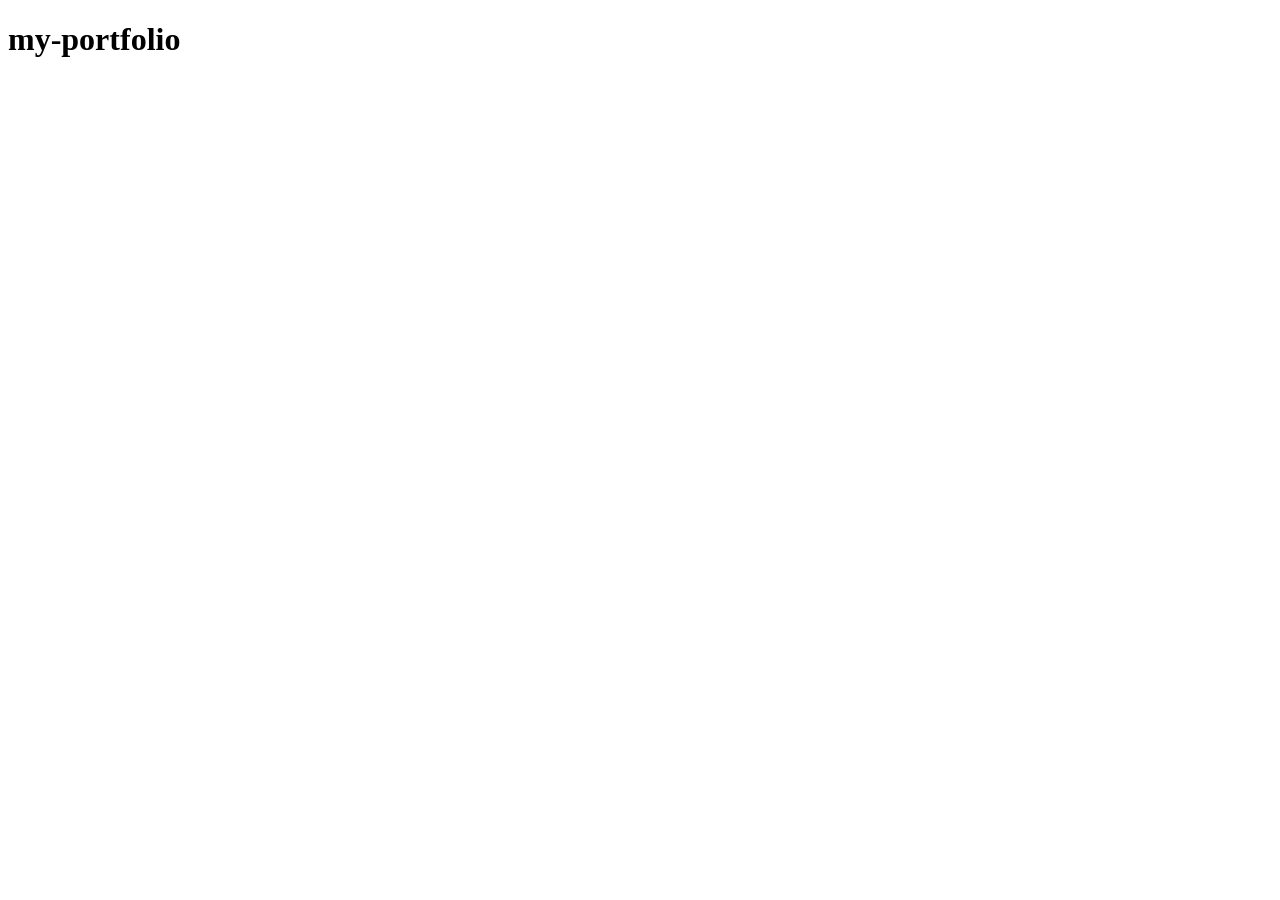
==== index.html @ 717dbe20 "初始化專案 Co-Authored-By: Claude Opus 5.5 <noreply@anthropic.com>" ====
<!DOCTYPE html>
<html lang="zh-Hant">
<head>
  <meta charset="UTF-8">
  <meta name="viewport" content="width=device-width, initial-scale=1.0">
  <title>my-portfolio</title>
  <link rel="stylesheet" href="styles/main.css">
</head>
<body>
  <h1>my-portfolio</h1>
  <script src="scripts/main.js"></script>
</body>
</html>
---- styles/main.css ----
/* 樣式：之後由網頁生成 Skill 產出 */
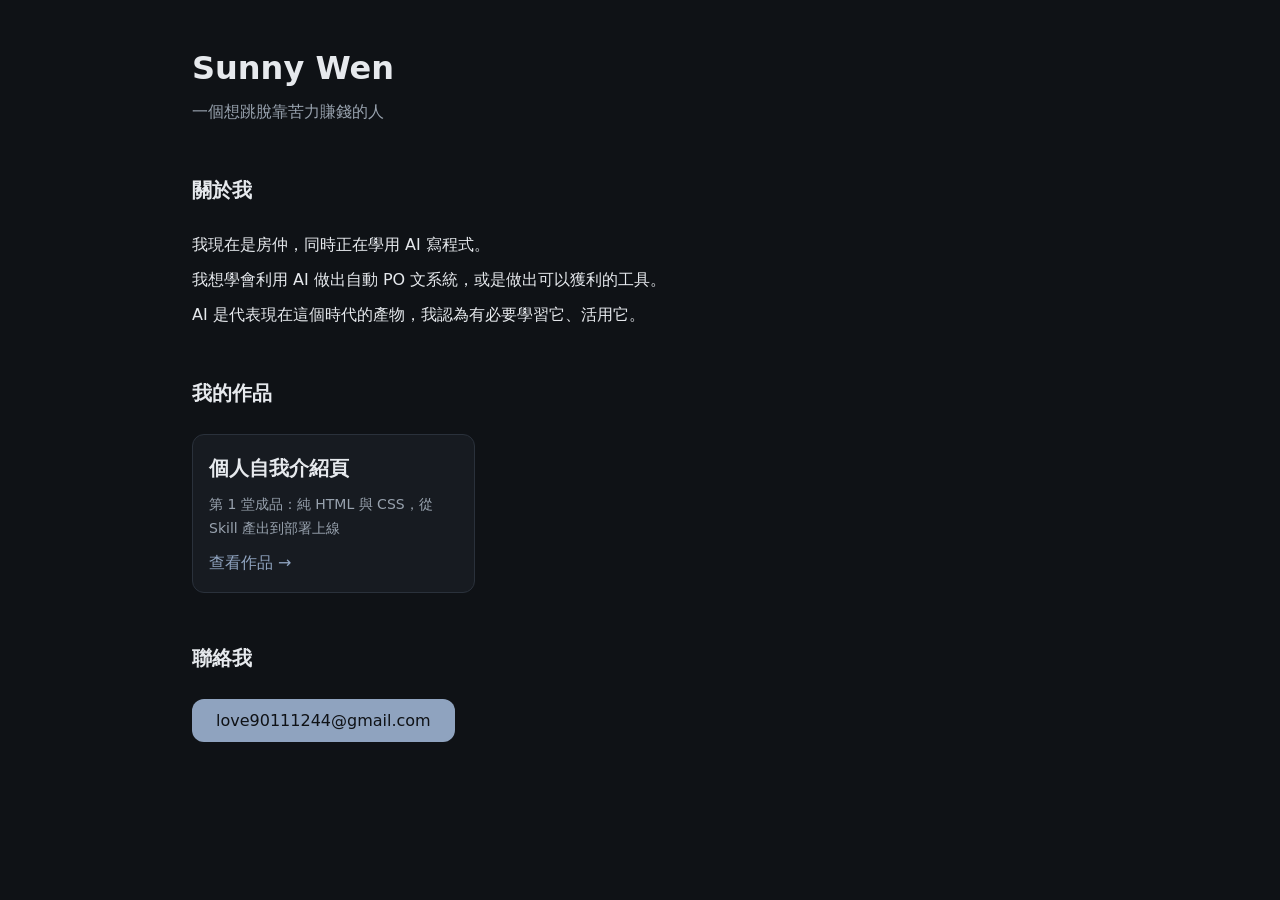
==== commit b9fbe707: "首頁完成基本版面 Co-Authored-By: Claude Opus 5.5 <noreply@anthropic.com>" ====
--- a/index.html
+++ b/index.html
@@ -3,11 +3,47 @@
 <head>
   <meta charset="UTF-8">
   <meta name="viewport" content="width=device-width, initial-scale=1.0">
-  <title>my-portfolio</title>
+  <title>Sunny Wen · 作品集</title>
+  <meta name="description" content="Sunny Wen 的作品集：一個想跳脫靠苦力賺錢的人，正在學用 AI 做出能獲利的工具。">
+  <link rel="stylesheet" href="styles/design-tokens.css">
   <link rel="stylesheet" href="styles/main.css">
 </head>
 <body>
-  <h1>my-portfolio</h1>
-  <script src="scripts/main.js"></script>
+  <main class="page">
+
+    <!-- 區塊：開頭 · 用途：名字與一句話介紹，讓人一眼知道我是誰 · 不建議刪，這是首頁的門面 -->
+    <header class="hero">
+      <h1 class="hero__name">Sunny Wen</h1>
+      <p class="hero__tagline">一個想跳脫靠苦力賺錢的人</p>
+    </header>
+
+    <!-- 區塊：關於我 · 用途：三到四句說明我在做什麼、為什麼學 AI · 不需要可整段刪掉 -->
+    <section class="about" aria-labelledby="about-title">
+      <h2 class="section-title" id="about-title">關於我</h2>
+      <p>我現在是房仲，同時正在學用 AI 寫程式。</p>
+      <p>我想學會利用 AI 做出自動 PO 文系統，或是做出可以獲利的工具。</p>
+      <p>AI 是代表現在這個時代的產物，我認為有必要學習它、活用它。</p>
+    </section>
+
+    <!-- 區塊：作品列表 · 用途：列出每週成品，之後每一堂的作品都加在這裡 · 不建議刪，這是作品集的核心 -->
+    <section class="works" aria-labelledby="works-title">
+      <h2 class="section-title" id="works-title">我的作品</h2>
+      <ul class="works__list">
+        <li class="work-card">
+          <h3 class="work-card__title">個人自我介紹頁</h3>
+          <p class="work-card__desc">第 1 堂成品：純 HTML 與 CSS，從 Skill 產出到部署上線</p>
+          <!-- 待補：換成第 1 堂自我介紹頁的 Vercel 網址 -->
+          <a class="work-card__link" href="#" target="_blank" rel="noopener">查看作品 →</a>
+        </li>
+      </ul>
+    </section>
+
+    <!-- 區塊：聯絡方式 · 用途：讓看完的人找得到我 · 不需要可整段刪掉 -->
+    <section class="contact" aria-labelledby="contact-title">
+      <h2 class="section-title" id="contact-title">聯絡我</h2>
+      <a class="contact__button" href="mailto:love90111244@gmail.com">love90111244@gmail.com</a>
+    </section>
+
+  </main>
 </body>
 </html>
--- a/styles/design-tokens.css
+++ b/styles/design-tokens.css
@@ -0,0 +1,72 @@
+/* ============================================================
+   設計規範 · 石板藍灰 · 深色底
+
+   整個網站只有這一個檔案可以出現具體的數值。
+   其他 CSS 檔案一律用 var(--名字) 來取用。
+
+   這份是起點，之後要改主色只要改 --color-accent 那一行
+   （hover 那一行記得一起換成同色系亮一階的顏色）。
+   ============================================================ */
+
+:root {
+  /* ---- 顏色 ------------------------------------------------
+     命名講用途，不講長相：叫 --color-blue 的話，
+     哪天改成綠色，名字就變成謊話了。
+     底色用帶一點藍的近黑，比純黑柔和，長時間看眼睛比較不累。 */
+
+  --color-bg: #0f1216;          /* 頁面底色：帶冷藍的近黑 */
+  --color-surface: #171b21;     /* 卡片、區塊底色：比頁面底亮一階，才分得出層次 */
+  --color-border: #2a313b;      /* 分隔線、外框：只比卡片亮一點，存在感低 */
+
+  --color-text: #e6e9ed;        /* 主要文字：不用純白，深底上純白會刺眼 */
+  --color-text-muted: #98a2ae;  /* 次要文字：說明、日期。仍要在深底上讀得清楚 */
+
+  --color-accent: #8fa3bf;      /* 主色：石板藍灰，連結、按鈕、重點 */
+  --color-accent-hover: #a9bbd3;/* 主色滑過：同色系亮一階，深底上變亮才看得出來 */
+
+  /* ---- 字級 ------------------------------------------------
+     先定四級，不夠再加。每多一級就多一次「該用哪個」的猶豫。
+     用 rem：使用者把瀏覽器字放大時，整站會跟著放大。         */
+
+  --text-sm: 0.875rem;   /* 14px · 註記、日期 */
+  --text-base: 1rem;     /* 16px · 內文。不要小於這個，手機上會看不清楚 */
+  --text-lg: 1.25rem;    /* 20px · 小標、作品標題 */
+  --text-xl: 2rem;       /* 32px · 大標、名字 */
+
+  /* ---- 間距 ------------------------------------------------
+     全部是 4px 的倍數：眼睛看得出 16 跟 24 的差別，
+     看不出 17 跟 18 的差別，所以不要有 17 這種數字。          */
+
+  --space-1: 0.25rem;   /*  4px · 文字與小圖示之間 */
+  --space-2: 0.5rem;    /*  8px · 同一組裡的元素之間 */
+  --space-3: 1rem;      /* 16px · 卡片內距、手機左右留白 */
+  --space-4: 1.5rem;    /* 24px · 卡片與卡片之間 */
+  --space-5: 2rem;      /* 32px · 區塊標題與內容之間 */
+  --space-6: 3rem;      /* 48px · 區塊與區塊之間 */
+
+  /* ---- 其他 ------------------------------------------------ */
+
+  /* 圓角：全站用同一個，不要這裡 8 那裡 16，看起來會像拼湊的 */
+  --radius: 12px;
+
+  /* 內容最寬到哪：一行字太長眼睛換行會找不到下一行 */
+  --max-width: 720px;
+
+  /* 字體堆疊：只用系統內建字體，不載入任何外部字體檔。
+     載入慢，而且離線或被擋住的時候整頁的字會變樣。 */
+  --font-sans:
+    system-ui, -apple-system, "Segoe UI", Roboto,
+    "Noto Sans TC", "PingFang TC", "Microsoft JhengHei", sans-serif;
+}
+
+/* ---- 斷點備忘 ----------------------------------------------
+   CSS 變數不能用在 @media 裡面，所以斷點只能寫在這裡當備忘，
+   實際使用時要自己打數字。
+
+     @media (min-width: 768px)   平板直放以上
+     @media (min-width: 1024px)  平板橫放、小筆電以上
+
+   一律「先寫窄的，再往上加寬的」。
+   反過來寫的話，手機上會先套到桌機的規則再被蓋掉，
+   而手機是多數人打開你網站的方式。
+   ------------------------------------------------------------ */
--- a/styles/main.css
+++ b/styles/main.css
@@ -1 +1,132 @@
-/* 樣式：之後由網頁生成 Skill 產出 */
+/* 全站基礎：寬度包含內距與外框，算好的版面才不會被撐爆 · 不可刪 */
+* {
+  box-sizing: border-box;
+}
+
+/* 全站基礎：底色、文字色、字體都從設計規範來 · 不可刪 */
+body {
+  margin: 0;
+  background: var(--color-bg);
+  color: var(--color-text);
+  font-family: var(--font-sans);
+  font-size: var(--text-base);
+  line-height: 1.7;
+}
+
+/* 版面容器：限制內容最寬、左右留白，手機上字不會貼邊 · 不可刪 */
+.page {
+  max-width: var(--max-width);
+  margin: 0 auto;
+  padding: var(--space-6) var(--space-3);
+}
+
+/* 共用：每個區塊的標題 · 不可刪，下面三個區塊都在用 */
+.section-title {
+  margin: 0 0 var(--space-4);
+  font-size: var(--text-lg);
+}
+
+/* 共用：區塊之間的距離 · 不可刪 */
+.about,
+.works,
+.contact {
+  margin-top: var(--space-6);
+}
+
+/* 區塊：開頭 · 用途：名字與一句話介紹 · 刪掉 HTML 的開頭區塊後可一起刪 */
+.hero__name {
+  margin: 0;
+  font-size: var(--text-xl);
+  line-height: 1.3;
+}
+
+.hero__tagline {
+  margin: var(--space-2) 0 0;
+  color: var(--color-text-muted);
+}
+
+/* 區塊：關於我 · 用途：段落間距 · 刪掉 HTML 的關於我區塊後可一起刪 */
+.about p {
+  margin: 0 0 var(--space-2);
+}
+
+/* 區塊：作品列表 · 用途：作品卡片的棋盤排列（Grid） · 刪掉 HTML 的作品列表後可一起刪 */
+.works__list {
+  display: grid;
+  grid-template-columns: 1fr;
+  gap: var(--space-4);
+  margin: 0;
+  padding: 0;
+  list-style: none;
+}
+
+.work-card {
+  display: flex;
+  flex-direction: column;
+  gap: var(--space-2);
+  padding: var(--space-3);
+  background: var(--color-surface);
+  border: 1px solid var(--color-border);
+  border-radius: var(--radius);
+}
+
+.work-card__title {
+  margin: 0;
+  font-size: var(--text-lg);
+}
+
+.work-card__desc {
+  margin: 0;
+  color: var(--color-text-muted);
+  font-size: var(--text-sm);
+}
+
+.work-card__link {
+  margin-top: auto;
+  color: var(--color-accent);
+  text-decoration: none;
+}
+
+.work-card__link:hover {
+  color: var(--color-accent-hover);
+  text-decoration: underline;
+}
+
+/* 區塊：聯絡方式 · 用途：email 按鈕，長網址會自動斷行不撐出橫向捲軸 · 刪掉 HTML 的聯絡區塊後可一起刪 */
+.contact__button {
+  display: inline-block;
+  max-width: 100%;
+  padding: var(--space-2) var(--space-4);
+  background: var(--color-accent);
+  color: var(--color-bg);
+  border-radius: var(--radius);
+  text-decoration: none;
+  font-weight: 500;
+  overflow-wrap: anywhere;
+}
+
+.contact__button:hover {
+  background: var(--color-accent-hover);
+}
+
+/* 斷點：平板直放以上，作品列表兩欄 */
+@media (min-width: 768px) {
+  .page {
+    padding: var(--space-6) var(--space-5);
+  }
+
+  .works__list {
+    grid-template-columns: repeat(2, minmax(0, 1fr));
+  }
+}
+
+/* 斷點：平板橫放、小筆電以上，內容放寬、作品列表三欄 */
+@media (min-width: 1024px) {
+  .page {
+    max-width: 960px;
+  }
+
+  .works__list {
+    grid-template-columns: repeat(3, minmax(0, 1fr));
+  }
+}
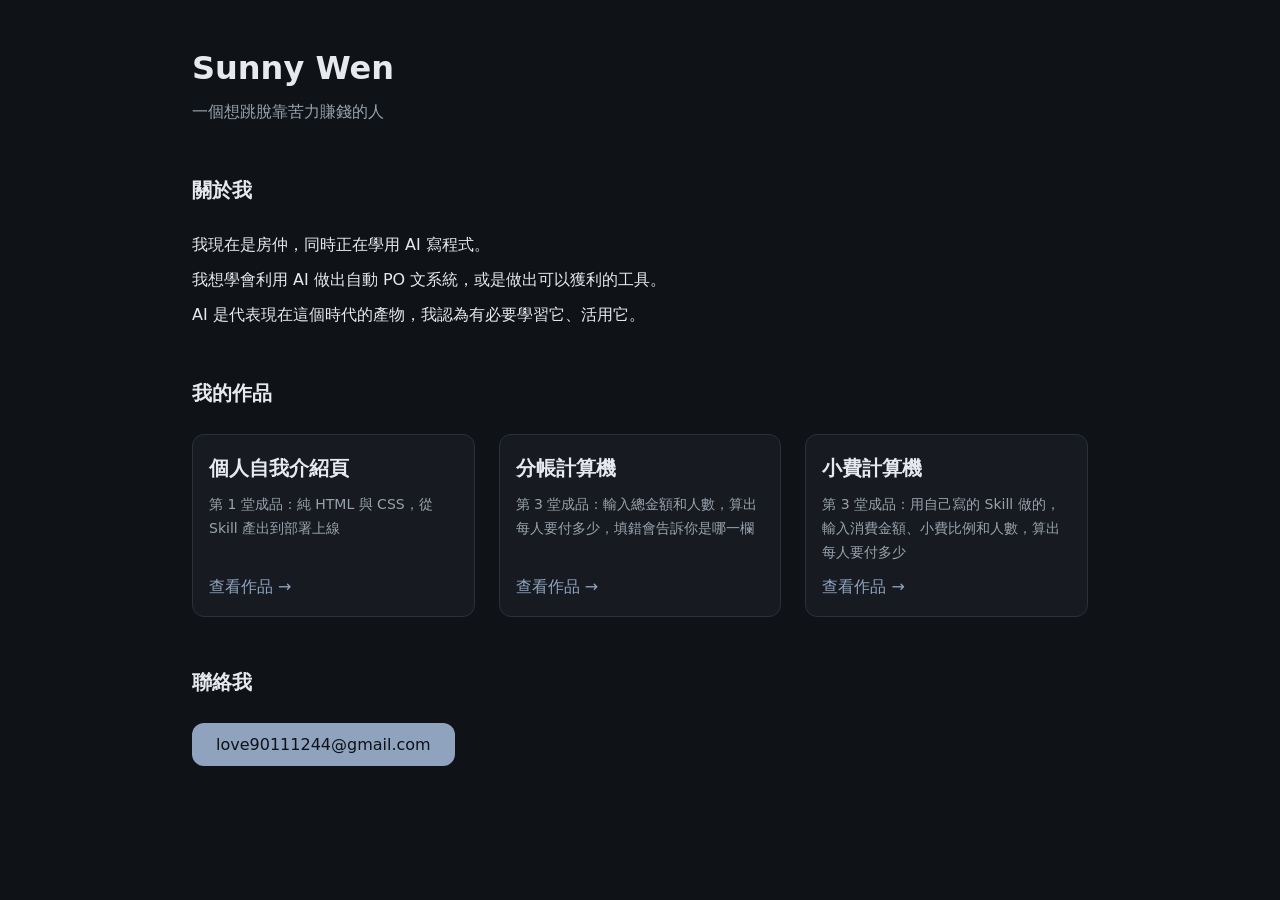
==== commit 92b8795c: "第 3 堂：分帳計算機與小費計算機，掛上作品集首頁 Co-Authored-By: Claude Opus 5.5 <noreply@anthropic.com>" ====
--- a/index.html
+++ b/index.html
@@ -32,8 +32,17 @@
         <li class="work-card">
           <h3 class="work-card__title">個人自我介紹頁</h3>
           <p class="work-card__desc">第 1 堂成品：純 HTML 與 CSS，從 Skill 產出到部署上線</p>
-          <!-- 待補：換成第 1 堂自我介紹頁的 Vercel 網址 -->
-          <a class="work-card__link" href="#" target="_blank" rel="noopener">查看作品 →</a>
+          <a class="work-card__link" href="https://10-15-seven.vercel.app" target="_blank" rel="noopener">查看作品 →</a>
+        </li>
+        <li class="work-card">
+          <h3 class="work-card__title">分帳計算機</h3>
+          <p class="work-card__desc">第 3 堂成品：輸入總金額和人數，算出每人要付多少，填錯會告訴你是哪一欄</p>
+          <a class="work-card__link" href="tools/split.html">查看作品 →</a>
+        </li>
+        <li class="work-card">
+          <h3 class="work-card__title">小費計算機</h3>
+          <p class="work-card__desc">第 3 堂成品：用自己寫的 Skill 做的，輸入消費金額、小費比例和人數，算出每人要付多少</p>
+          <a class="work-card__link" href="tools/tip.html">查看作品 →</a>
         </li>
       </ul>
     </section>
--- a/styles/design-tokens.css
+++ b/styles/design-tokens.css
@@ -23,6 +23,8 @@
 
   --color-accent: #8fa3bf;      /* 主色：石板藍灰，連結、按鈕、重點 */
   --color-accent-hover: #a9bbd3;/* 主色滑過：同色系亮一階，深底上變亮才看得出來 */
+
+  --color-error: #e58a8a;       /* 錯誤訊息：偏柔的紅，深底上看得清楚但不刺眼 */
 
   /* ---- 字級 ------------------------------------------------
      先定四級，不夠再加。每多一級就多一次「該用哪個」的猶豫。
@@ -52,6 +54,11 @@
   /* 內容最寬到哪：一行字太長眼睛換行會找不到下一行 */
   --max-width: 720px;
 
+  /* 動畫：結果出現時淡入並往上浮一點。
+     0.3 秒剛好看得出「有變化」，又不會讓人等。 */
+  --motion-fade: 0.3s;
+  --motion-rise: 6px;
+
   /* 字體堆疊：只用系統內建字體，不載入任何外部字體檔。
      載入慢，而且離線或被擋住的時候整頁的字會變樣。 */
   --font-sans:
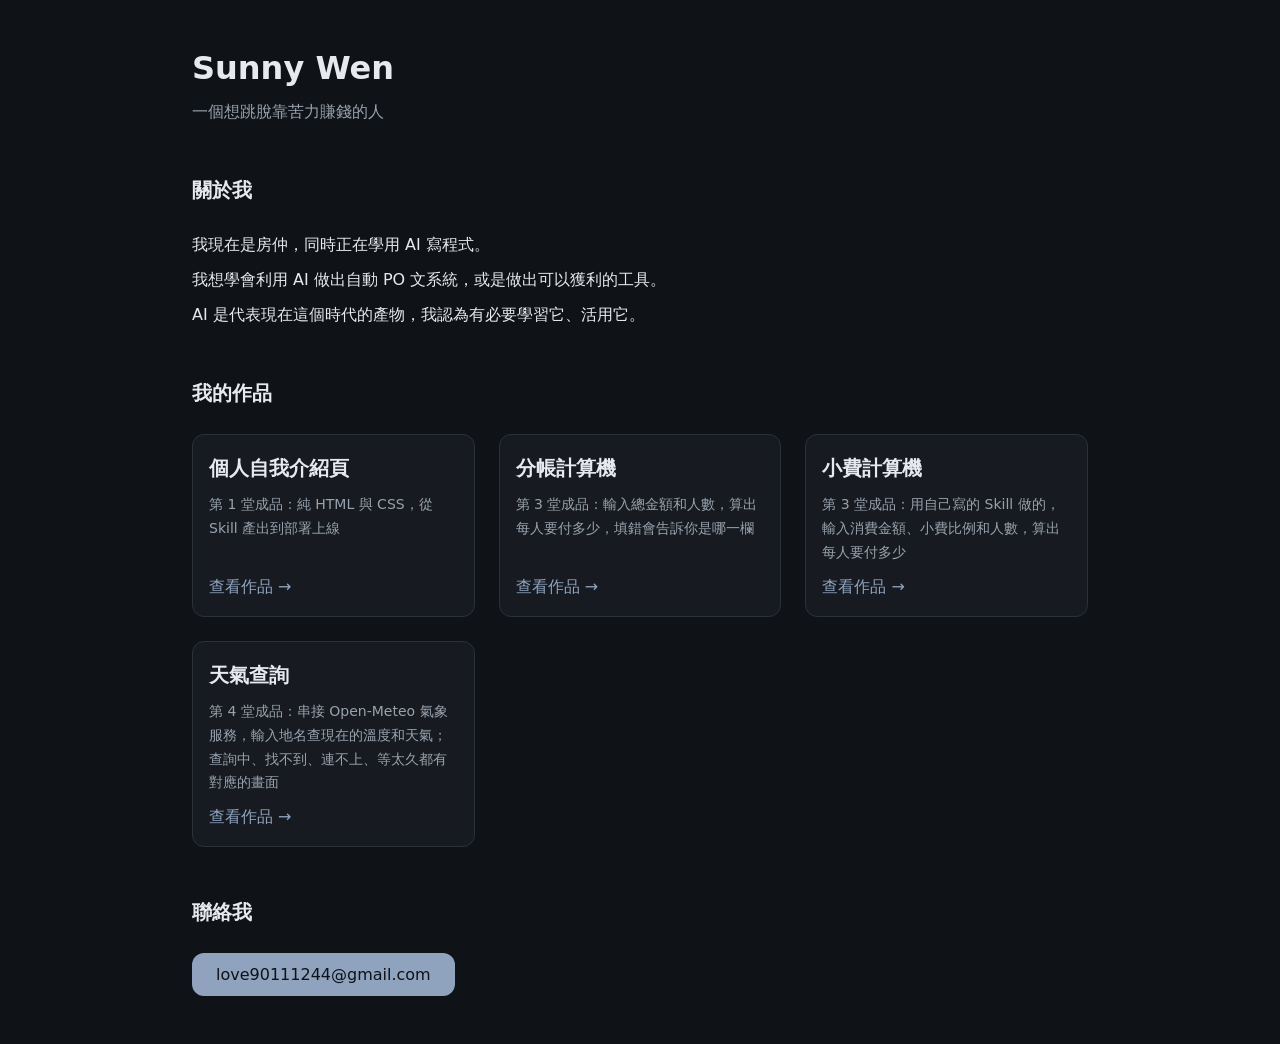
==== commit 75de8cd5: "第 4 堂：天氣查詢（串接 Open-Meteo），掛上作品集首頁 - tools/weather.html：地名搜尋、台灣縣市中英對照、四種畫面、8 秒逾時與重試一次、天氣代碼中文對照表 - .gi" ====
--- a/index.html
+++ b/index.html
@@ -44,6 +44,11 @@
           <p class="work-card__desc">第 3 堂成品：用自己寫的 Skill 做的，輸入消費金額、小費比例和人數，算出每人要付多少</p>
           <a class="work-card__link" href="tools/tip.html">查看作品 →</a>
         </li>
+        <li class="work-card">
+          <h3 class="work-card__title">天氣查詢</h3>
+          <p class="work-card__desc">第 4 堂成品：串接 Open-Meteo 氣象服務，輸入地名查現在的溫度和天氣；查詢中、找不到、連不上、等太久都有對應的畫面</p>
+          <a class="work-card__link" href="tools/weather.html" target="_blank" rel="noopener">查看作品 →</a>
+        </li>
       </ul>
     </section>
 
